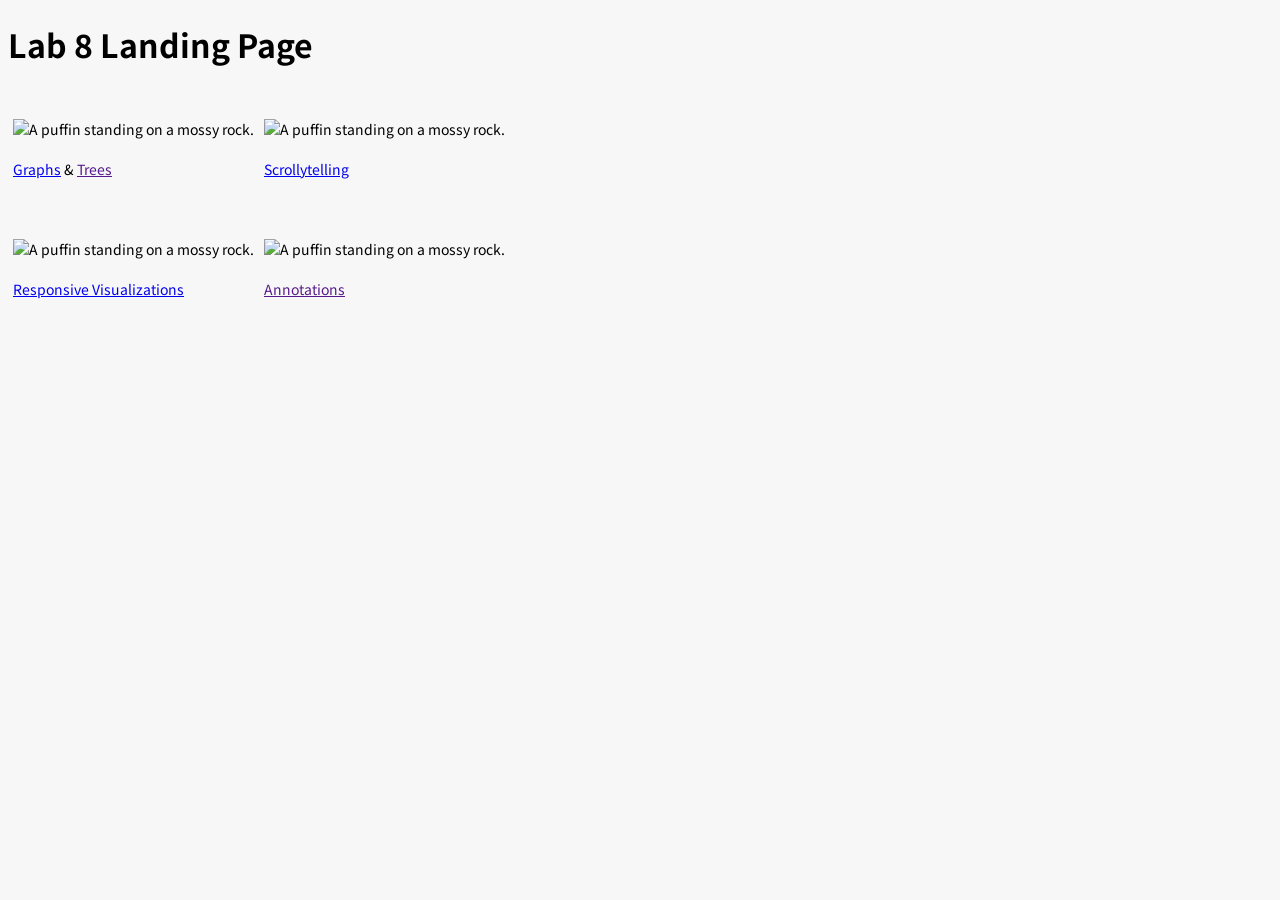
==== lab-8-advanced-topics-caunice09/index.html @ ea5f0b7a "Adds Lab 8 files from upload" ====
<!DOCTYPE html>
<html lang="en">
<head>
    <meta charset="UTF-8">
    <meta name="viewport" content="width=device-width, initial-scale=1.0">
    <title>Lab 8</title>
    <link rel="stylesheet" href="css/style.css">
    <link href="https://fonts.googleapis.com/css2?family=Noto+Sans+JP:wght@400;500;700&display=swap" rel="stylesheet">
</head>
<body>
    <h1>Lab 8 Landing Page</h1>
    <style type="text/css">
        </style>
        <table class="tg">
        <thead>
          <tr>
            <th class="tg-0pky"><br><img src="https://upload.wikimedia.org/wikipedia/commons/c/c4/Puffin_%28Fratercula_arctica%29.jpg" alt="A puffin standing on a mossy rock." width="300" height="300"></th>
            <th class="tg-0pky"><br><img src="https://upload.wikimedia.org/wikipedia/commons/c/c4/Puffin_%28Fratercula_arctica%29.jpg" alt="A puffin standing on a mossy rock." width="300" height="300"></th>
          </tr>
        </thead>
        <tbody>
          <tr>
            <td class="tg-0pky"><a href="graphs/index.html">Graphs</a> & <a href="">Trees</a></td>
            <td class="tg-0pky"><a href="scrollytelling/index.html">Scrollytelling</a></td>
          </tr>
          <tr>
            <td class="tg-0lax"></td>
            <td class="tg-0lax"></td>
          </tr>
          <tr>
            <td class="tg-0pky"><br><img src="https://upload.wikimedia.org/wikipedia/commons/c/c4/Puffin_%28Fratercula_arctica%29.jpg" alt="A puffin standing on a mossy rock." width="300" height="300"></td>
            <td class="tg-0pky"><br><img src="https://upload.wikimedia.org/wikipedia/commons/c/c4/Puffin_%28Fratercula_arctica%29.jpg" alt="A puffin standing on a mossy rock." width="300" height="300"></td>
          </tr>
          <tr>
            <td class="tg-0pky"><a href="responsive/index.html">Responsive Visualizations</a></td>
            <td class="tg-0pky"><a href="">Annotations</a></td>
          </tr>
        </tbody>
        </table>
</body>
</html>
---- lab-8-advanced-topics-caunice09/css/style.css ----
body {
    font-family: 'Noto Sans JP', sans-serif;
    font-size: 16px;
    font-weight: 400;
    background: #f7f7f7;
  }

/* Table styling */
.tg  {
    border-collapse:collapse;
    border-spacing:0;
}

.tg td {
    font-size:14px;
    overflow:hidden;
    padding:10px 5px;
    word-break:normal;
}
.tg th{ 
    font-size:14px;
    font-weight:normal;
    overflow:hidden;
    padding:10px 5px;
    word-break:normal;
}
.tg .tg-0pky{
    border-color:inherit;
    text-align:left;
    vertical-align:top;
}
.tg .tg-sxqf{
    border-color:inherit;
    font-family:inherit;
    text-align:left;
    vertical-align:top;
}
.tg .tg-0lax{
    text-align:left;
    vertical-align:top;
}
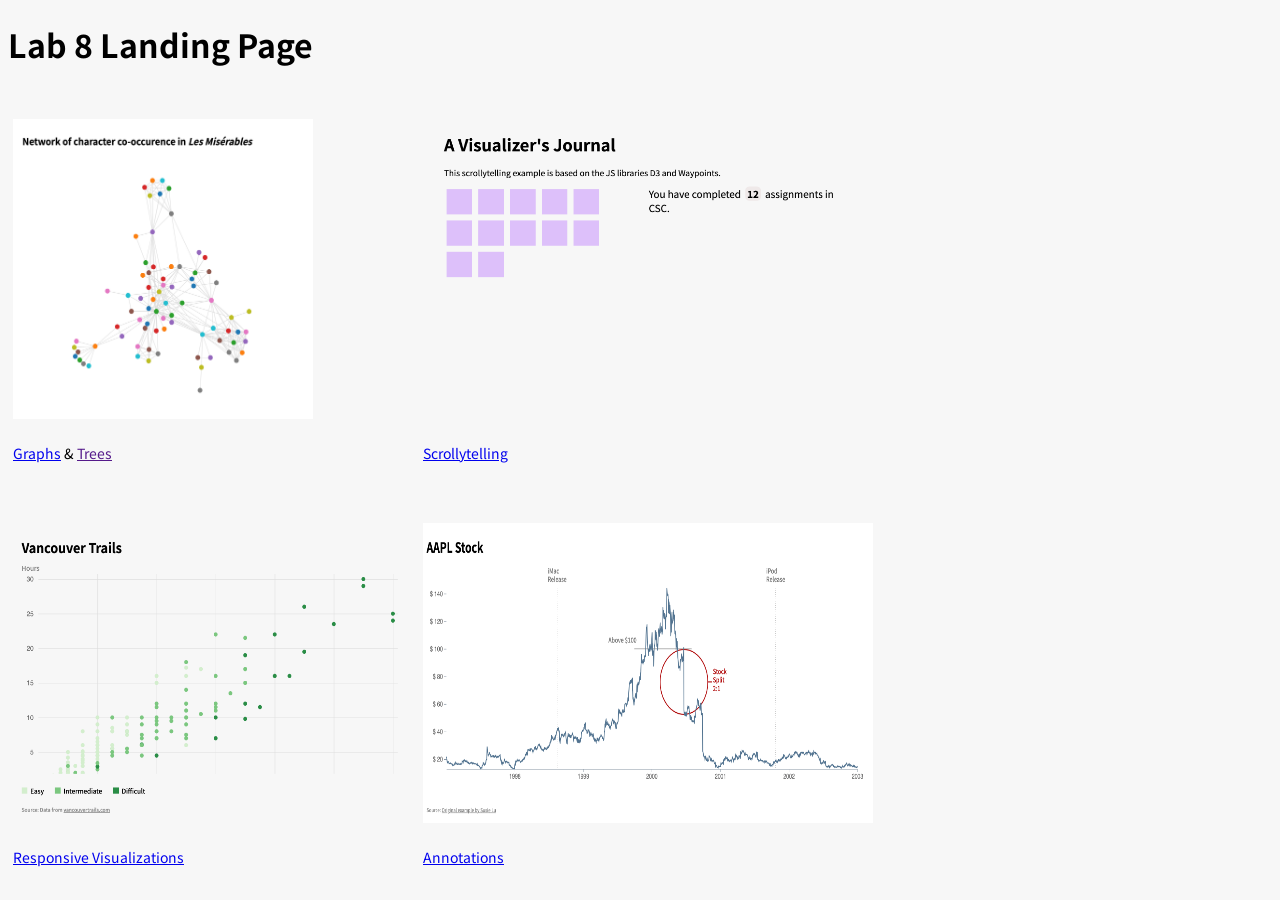
==== commit 372beabb: "Add files via upload" ====
--- a/lab-8-advanced-topics-caunice09/index.html
+++ b/lab-8-advanced-topics-caunice09/index.html
@@ -14,8 +14,8 @@
         <table class="tg">
         <thead>
           <tr>
-            <th class="tg-0pky"><br><img src="https://upload.wikimedia.org/wikipedia/commons/c/c4/Puffin_%28Fratercula_arctica%29.jpg" alt="A puffin standing on a mossy rock." width="300" height="300"></th>
-            <th class="tg-0pky"><br><img src="https://upload.wikimedia.org/wikipedia/commons/c/c4/Puffin_%28Fratercula_arctica%29.jpg" alt="A puffin standing on a mossy rock." width="300" height="300"></th>
+            <th class="tg-0pky"><br><img src="images/graphs.png" alt="A small network of character co-occurences in Les Mis" width="300" height="300"></th>
+            <th class="tg-0pky"><br><img src="images/scrollytelling.png" alt="A scrollytelling vis of Data Vis assignments" width="450" height="300"></th>
           </tr>
         </thead>
         <tbody>
@@ -28,12 +28,12 @@
             <td class="tg-0lax"></td>
           </tr>
           <tr>
-            <td class="tg-0pky"><br><img src="https://upload.wikimedia.org/wikipedia/commons/c/c4/Puffin_%28Fratercula_arctica%29.jpg" alt="A puffin standing on a mossy rock." width="300" height="300"></td>
-            <td class="tg-0pky"><br><img src="https://upload.wikimedia.org/wikipedia/commons/c/c4/Puffin_%28Fratercula_arctica%29.jpg" alt="A puffin standing on a mossy rock." width="300" height="300"></td>
+            <td class="tg-0pky"><br><img src="images/responsive.png" alt="A scatterplot of Vancouver hiking trails and their difficulty" width="400" height="300"></td>
+            <td class="tg-0pky"><br><img src="images/annotations.png" alt="A line graph of AAPL stock and example annotations" width="450" height="300"></td>
           </tr>
           <tr>
             <td class="tg-0pky"><a href="responsive/index.html">Responsive Visualizations</a></td>
-            <td class="tg-0pky"><a href="">Annotations</a></td>
+            <td class="tg-0pky"><a href="annotations/index.html">Annotations</a></td>
           </tr>
         </tbody>
         </table>
